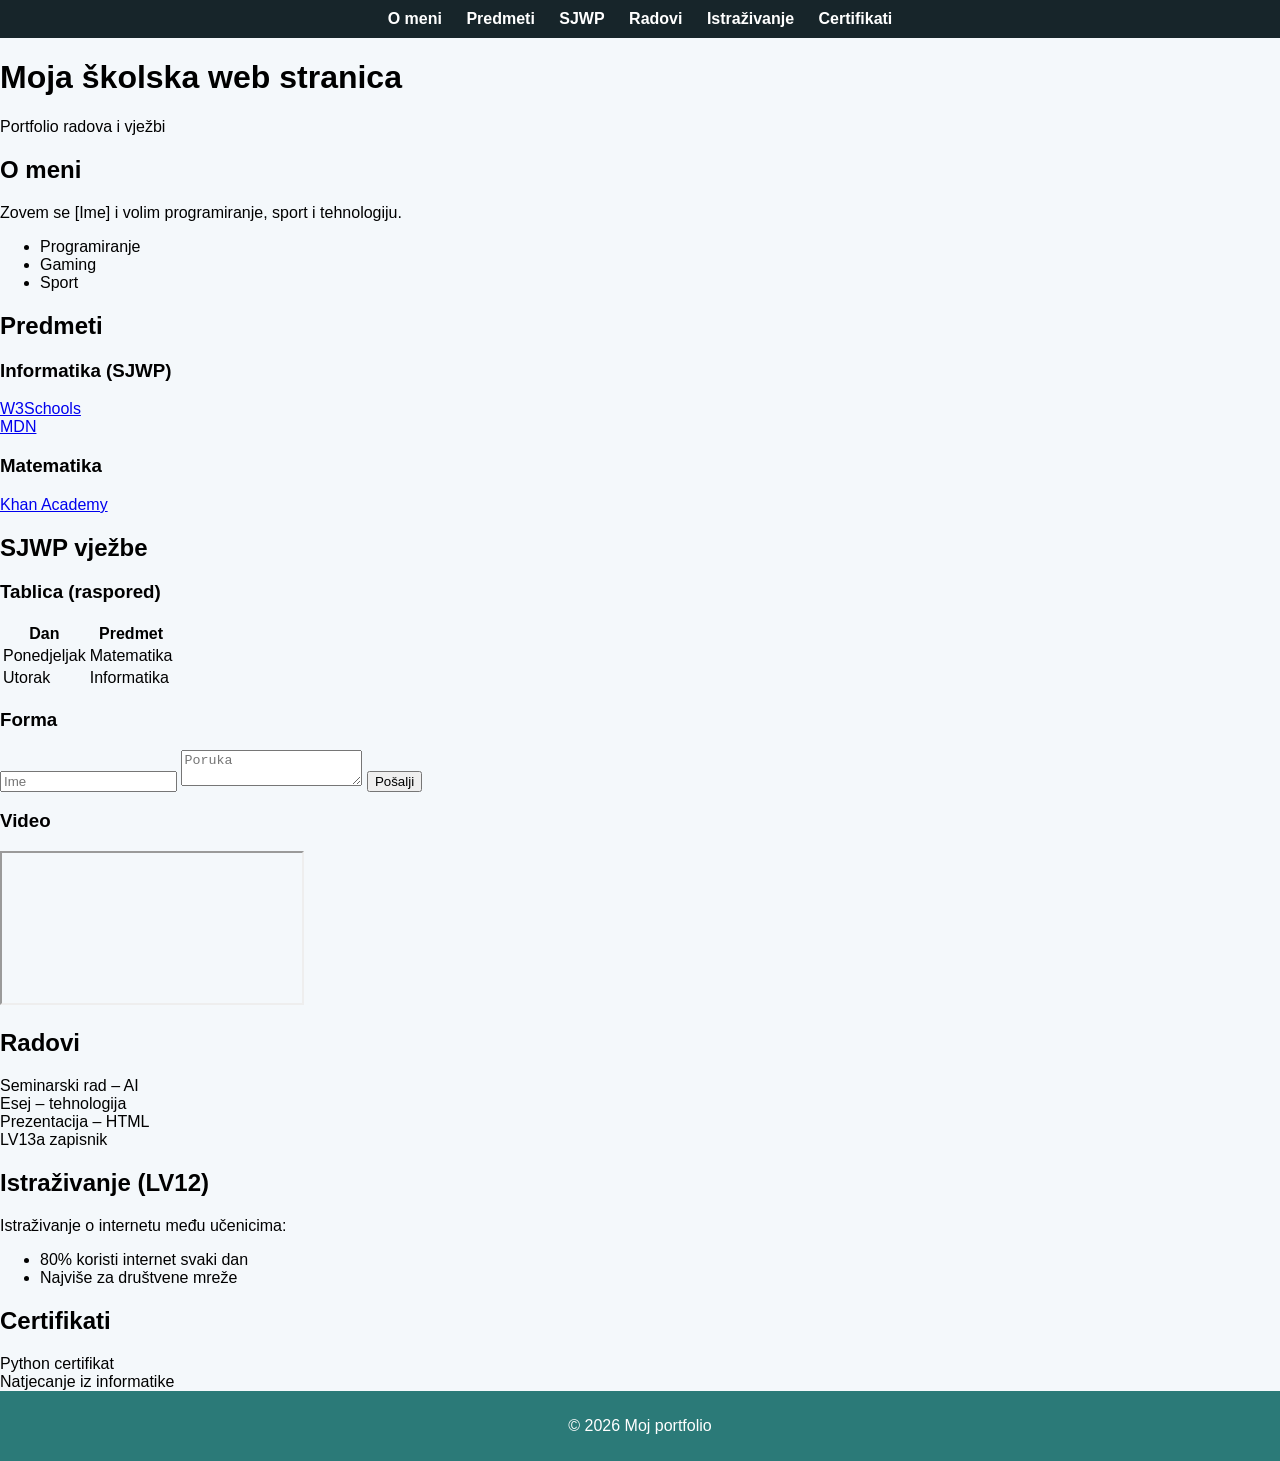
==== index.html @ baa9b9ee "Revamp index.html with modern layout and content Updated the structure and content of the HTML page," ====
<!DOCTYPE html>
<html>
<head>
    <title>Moja moderna stranica</title>
    <link rel="stylesheet" href="stil.css">
    <script src="script.js"></script>
</head>

<body onload="pozdrav()">

<nav>
    <a href="#o-meni">O meni</a>
    <a href="#predmeti">Predmeti</a>
    <a href="#vjezbe">SJWP</a>
    <a href="#radovi">Radovi</a>
    <a href="#istrazivanje">Istraživanje</a>
    <a href="#certifikati">Certifikati</a>
</nav>

<div class="hero">
    <h1>Moja školska web stranica</h1>
    <p>Portfolio radova i vježbi</p>
</div>

<!-- O MENI -->
<div class="section" id="o-meni">
    <h2>O meni</h2>
    <p>Zovem se [Ime] i volim programiranje, sport i tehnologiju.</p>

    <ul>
        <li>Programiranje</li>
        <li>Gaming</li>
        <li>Sport</li>
    </ul>
</div>

<!-- PREDMETI -->
<div class="section" id="predmeti">
    <h2>Predmeti</h2>

    <div class="cards">
        <div class="card">
            <h3>Informatika (SJWP)</h3>
            <a href="https://www.w3schools.com/">W3Schools</a><br>
            <a href="https://developer.mozilla.org/">MDN</a>
        </div>

        <div class="card">
            <h3>Matematika</h3>
            <a href="https://www.khanacademy.org/">Khan Academy</a>
        </div>
    </div>
</div>

<!-- SJWP VJEŽBE -->
<div class="section" id="vjezbe">
    <h2>SJWP vježbe</h2>

    <h3>Tablica (raspored)</h3>
    <table>
        <tr><th>Dan</th><th>Predmet</th></tr>
        <tr><td>Ponedjeljak</td><td>Matematika</td></tr>
        <tr><td>Utorak</td><td>Informatika</td></tr>
    </table>

    <h3>Forma</h3>
    <form>
        <input type="text" placeholder="Ime">
        <textarea placeholder="Poruka"></textarea>
        <button>Pošalji</button>
    </form>

    <h3>Video</h3>
    <iframe width="300" src="https://www.youtube.com/embed/dQw4w9WgXcQ"></iframe>
</div>

<!-- RADOVI -->
<div class="section" id="radovi">
    <h2>Radovi</h2>

    <div class="cards">
        <div class="card">Seminarski rad – AI</div>
        <div class="card">Esej – tehnologija</div>
        <div class="card">Prezentacija – HTML</div>
        <div class="card">LV13a zapisnik</div>
    </div>
</div>

<!-- ISTRAŽIVANJE -->
<div class="section" id="istrazivanje">
    <h2>Istraživanje (LV12)</h2>
    <p>Istraživanje o internetu među učenicima:</p>

    <ul>
        <li>80% koristi internet svaki dan</li>
        <li>Najviše za društvene mreže</li>
    </ul>
</div>

<!-- CERTIFIKATI -->
<div class="section" id="certifikati">
    <h2>Certifikati</h2>

    <div class="cards">
        <div class="card">Python certifikat</div>
        <div class="card">Natjecanje iz informatike</div>
    </div>
</div>

<footer>
    <p>© 2026 Moj portfolio</p>
</footer>

</body>
</html>
---- stil.css ----
body {
    font-family: Arial, sans-serif;
    margin: 0;
    background-color: #f4f8fb;
}

header {
    background-color: #2b7a78;
    color: white;
    padding: 15px;
    text-align: center;
}

nav {
    background-color: #17252a;
    padding: 10px;
    text-align: center;
}

nav a {
    color: white;
    margin: 10px;
    text-decoration: none;
    font-weight: bold;
}

nav a:hover {
    color: #3aafa9;
}

section {
    padding: 20px;
}

footer {
    background-color: #2b7a78;
    color: white;
    text-align: center;
    padding: 10px;
}
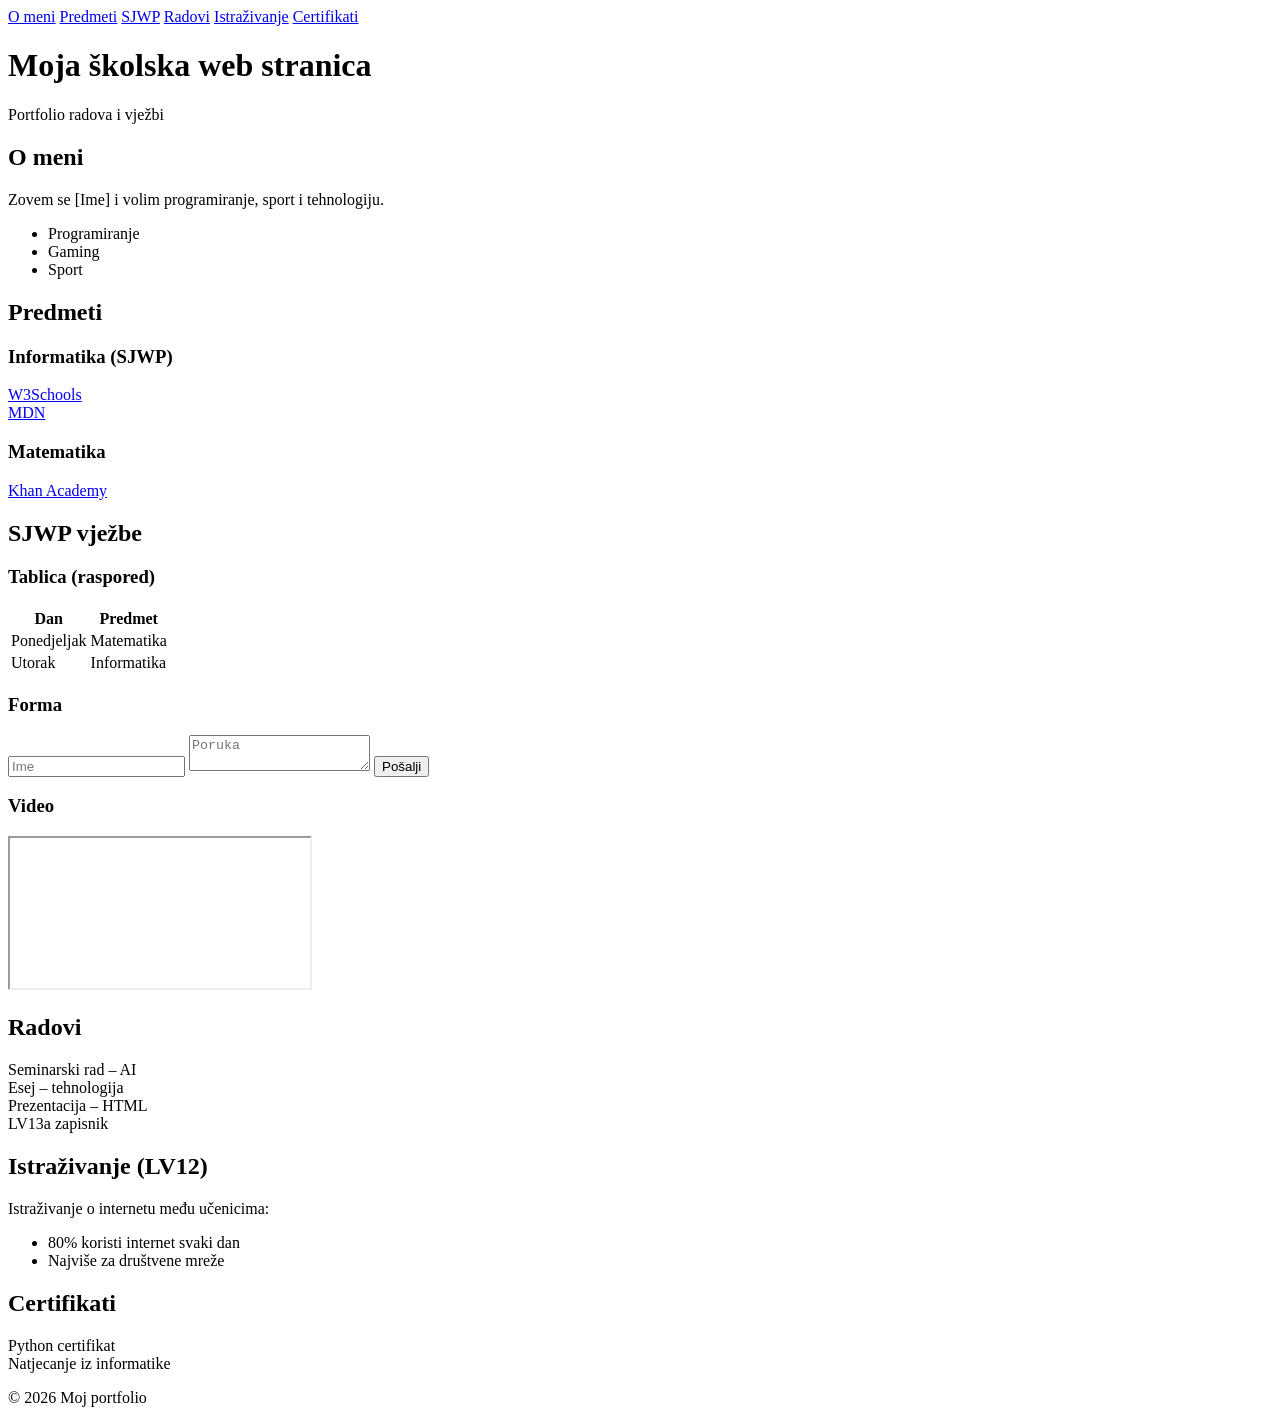
==== commit 5a54dc1a: "Fix HTML structure and update stylesheet link" ====
--- a/index.html
+++ b/index.html
@@ -2,11 +2,9 @@
 <html>
 <head>
     <title>Moja moderna stranica</title>
-    <link rel="stylesheet" href="stil.css">
-    <script src="script.js"></script>
+    <link href="./style.css" type="text/css" rel="stylesheet">
 </head>
 
-<body onload="pozdrav()">
 
 <nav>
     <a href="#o-meni">O meni</a>
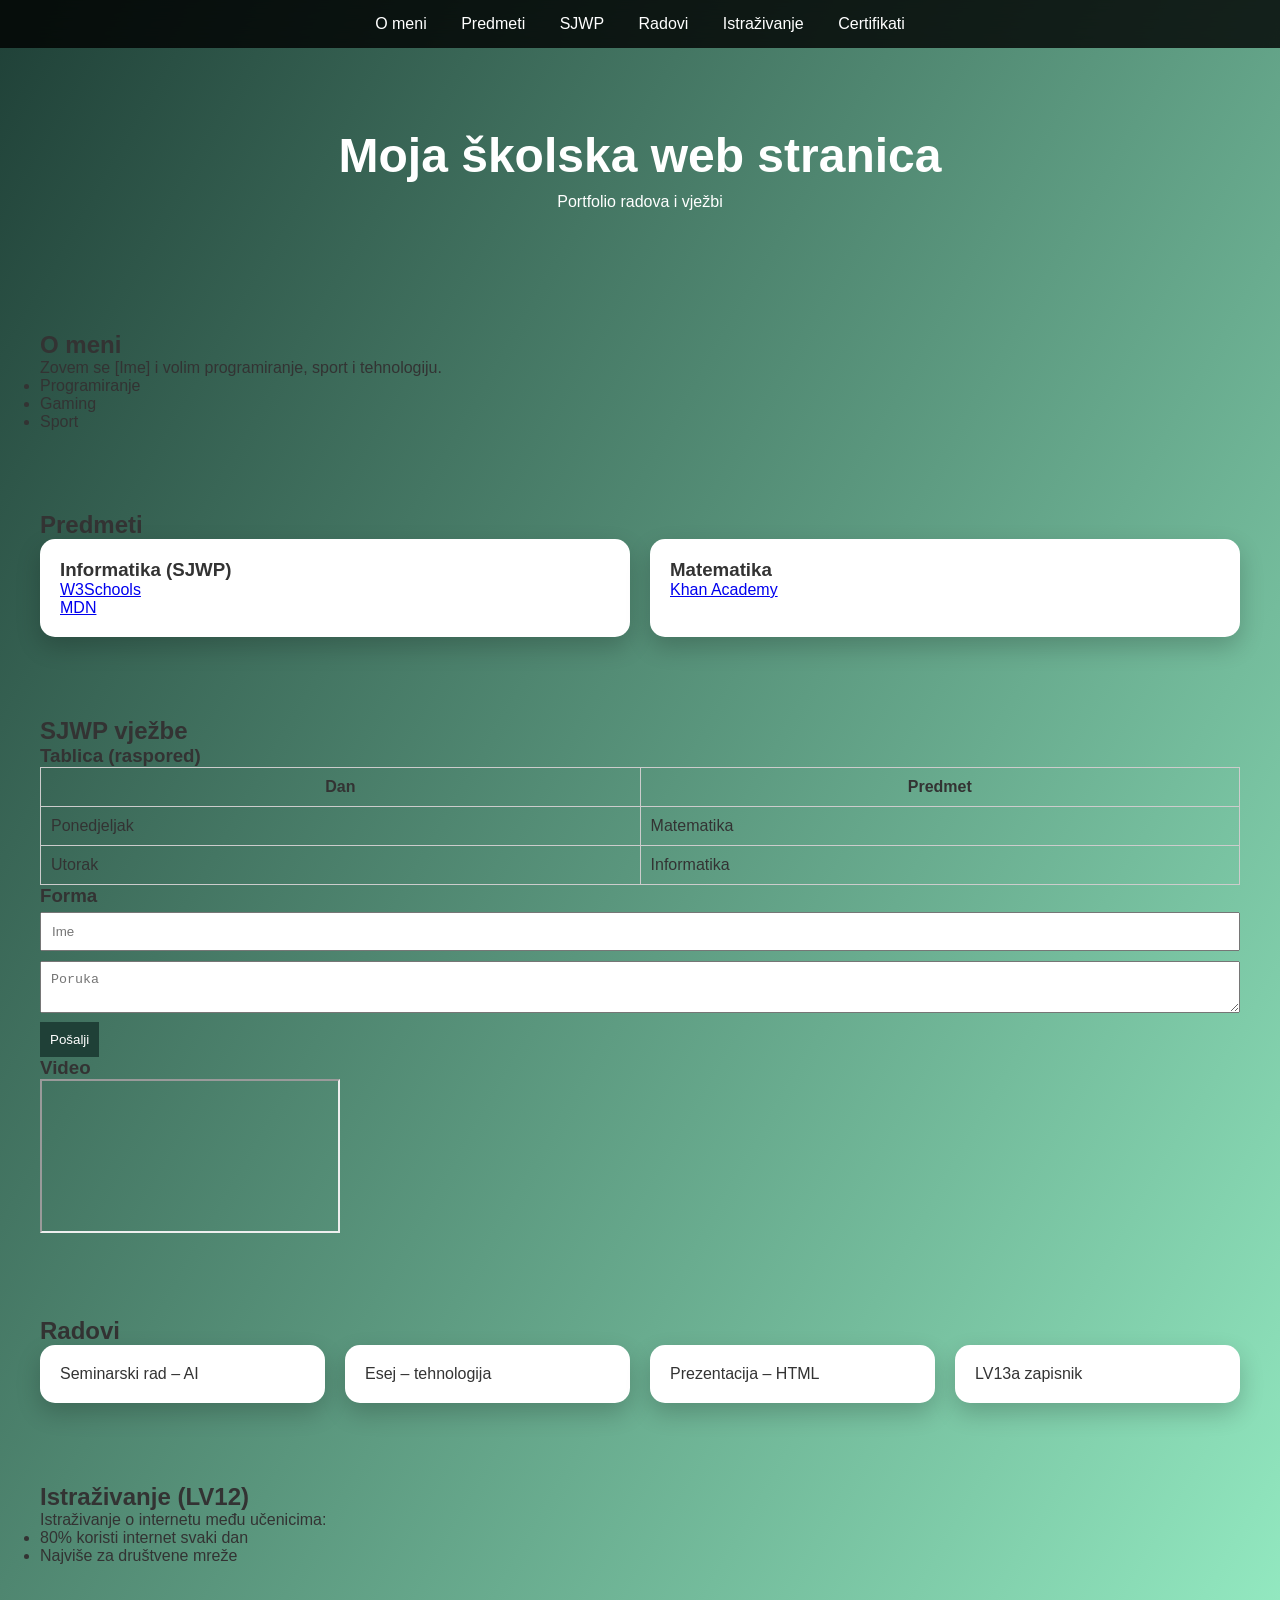
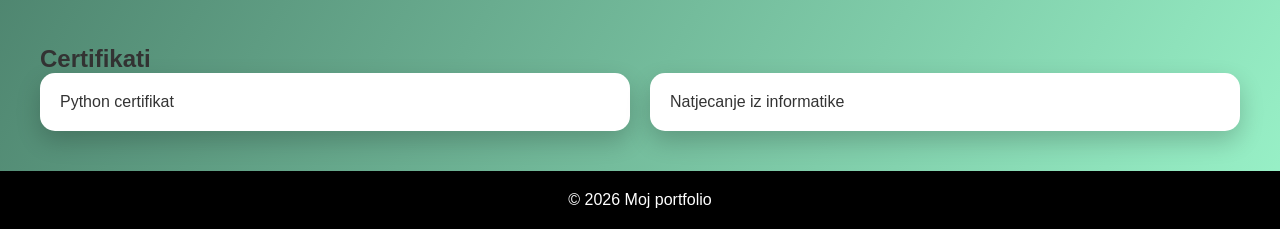
==== commit 11d3b66c: "Update index.html" ====
--- a/index.html
+++ b/index.html
@@ -2,7 +2,7 @@
 <html>
 <head>
     <title>Moja moderna stranica</title>
-    <link href="./style.css" type="text/css" rel="stylesheet">
+    <link href="./stil.css" type="text/css" rel="stylesheet">
 </head>
 
 
--- a/stil.css
+++ b/stil.css
@@ -0,0 +1,108 @@
+@import url('https://fonts.googleapis.com/css2?family=Poppins:wght@300;500;700&display=swap');
+
+* {
+    margin: 0;
+    padding: 0;
+    box-sizing: border-box;
+}
+
+body {
+    font-family: 'Poppins', sans-serif;
+    background: linear-gradient(120deg, #1f4037, #99f2c8);
+    color: #333;
+}
+
+/* NAVBAR */
+nav {
+    position: sticky;
+    top: 0;
+    background: rgba(0,0,0,0.8);
+    padding: 15px;
+    text-align: center;
+    backdrop-filter: blur(10px);
+}
+
+nav a {
+    color: white;
+    margin: 15px;
+    text-decoration: none;
+    font-weight: 500;
+    transition: 0.3s;
+}
+
+nav a:hover {
+    color: #00ffcc;
+}
+
+/* HERO */
+.hero {
+    text-align: center;
+    padding: 80px 20px;
+    color: white;
+}
+
+.hero h1 {
+    font-size: 3rem;
+}
+
+.hero p {
+    margin-top: 10px;
+}
+
+/* SECTIONS */
+.section {
+    padding: 40px;
+}
+
+/* CARDS */
+.cards {
+    display: grid;
+    grid-template-columns: repeat(auto-fit, minmax(250px, 1fr));
+    gap: 20px;
+}
+
+.card {
+    background: white;
+    padding: 20px;
+    border-radius: 15px;
+    box-shadow: 0 10px 25px rgba(0,0,0,0.2);
+    transition: 0.3s;
+}
+
+.card:hover {
+    transform: translateY(-10px);
+}
+
+/* TABLE */
+table {
+    width: 100%;
+    border-collapse: collapse;
+}
+
+td, th {
+    border: 1px solid #ccc;
+    padding: 10px;
+}
+
+/* FORM */
+input, textarea {
+    width: 100%;
+    padding: 10px;
+    margin: 5px 0;
+}
+
+button {
+    background: #1f4037;
+    color: white;
+    padding: 10px;
+    border: none;
+    cursor: pointer;
+}
+
+/* FOOTER */
+footer {
+    text-align: center;
+    padding: 20px;
+    background: black;
+    color: white;
+}
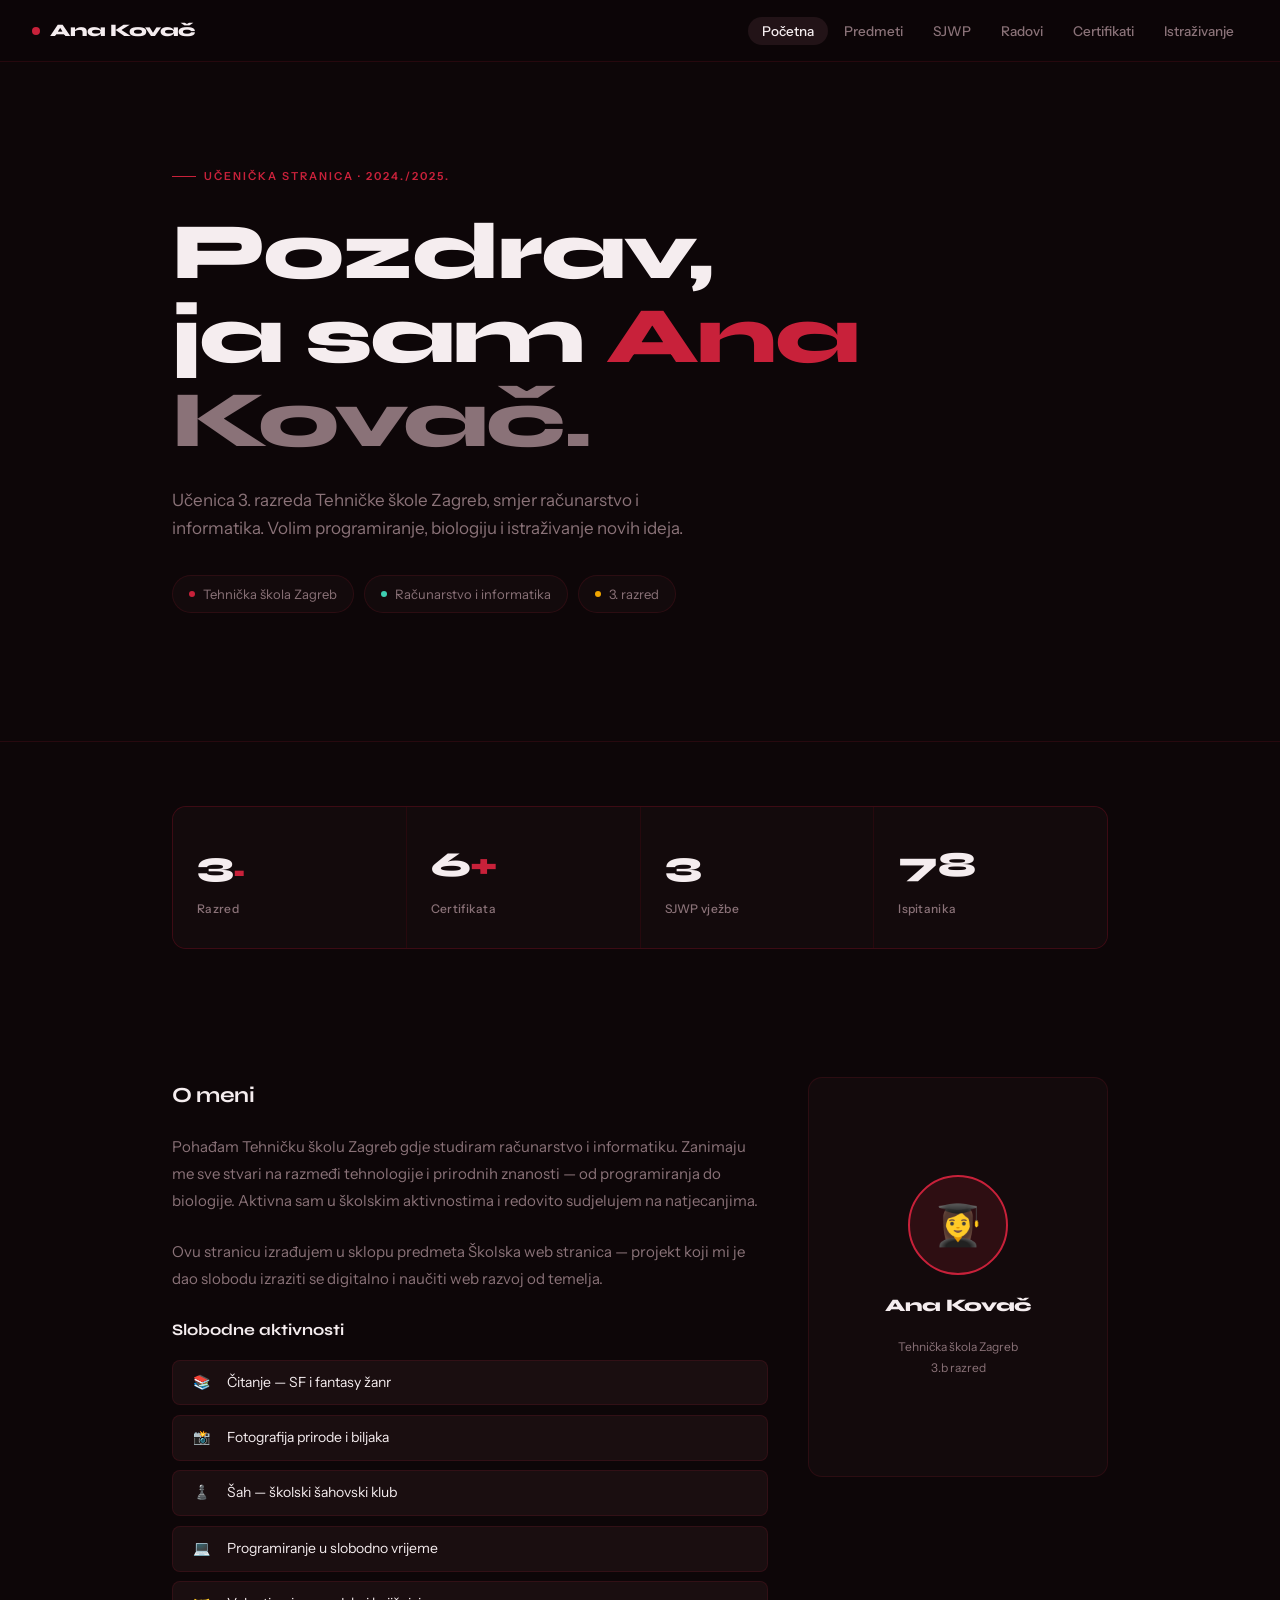
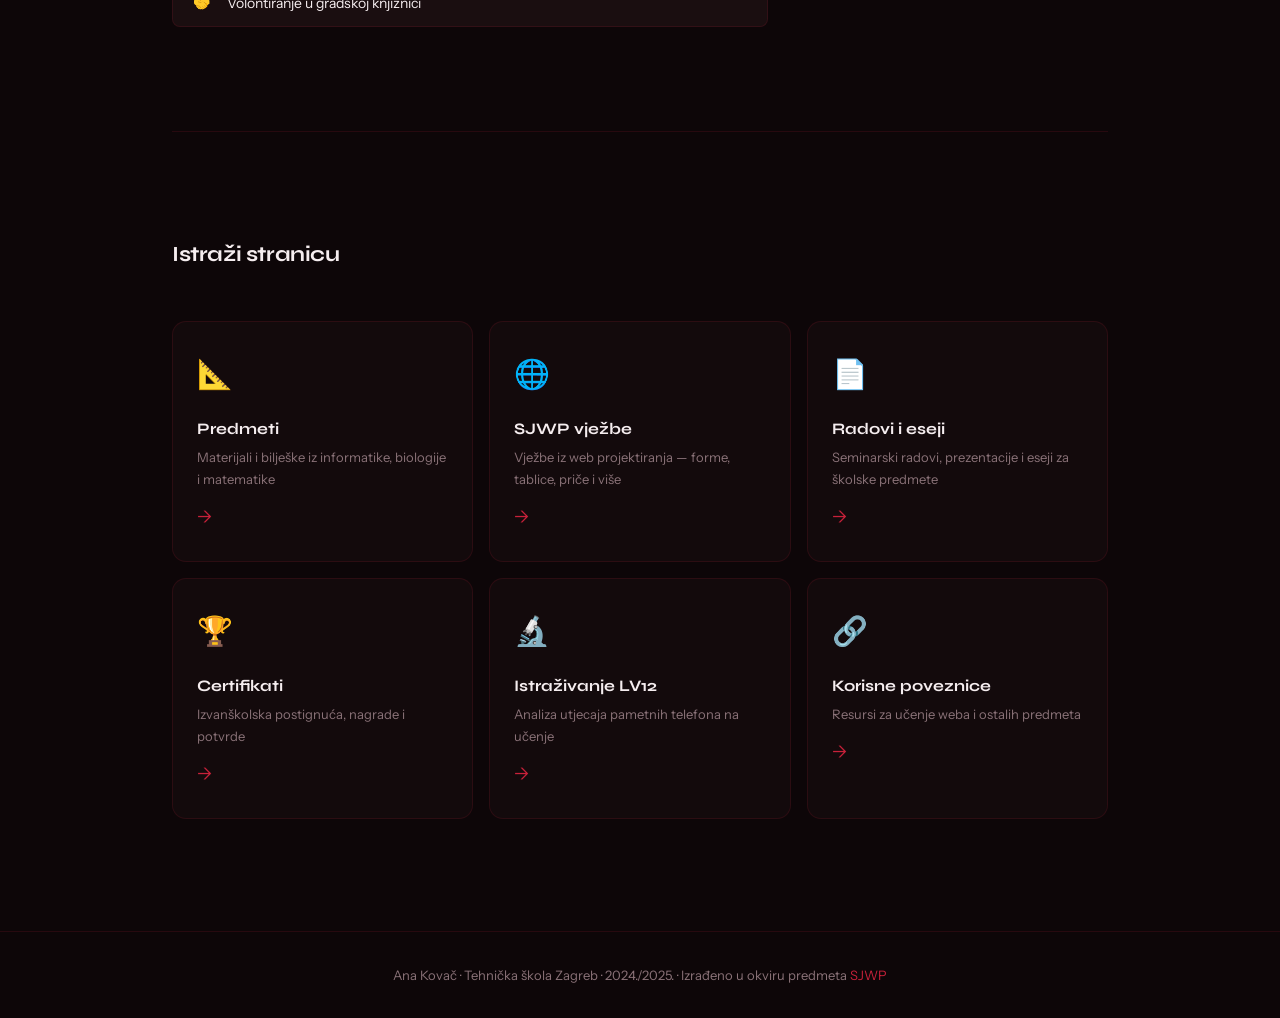
==== commit d1faa0c2: "Add files via upload" ====
--- a/index.html
+++ b/index.html
@@ -1,113 +1,109 @@
-<!DOCTYPE html>
-<html>
-<head>
-    <title>Moja moderna stranica</title>
-    <link href="./stil.css" type="text/css" rel="stylesheet">
-</head>
-
-
-<nav>
-    <a href="#o-meni">O meni</a>
-    <a href="#predmeti">Predmeti</a>
-    <a href="#vjezbe">SJWP</a>
-    <a href="#radovi">Radovi</a>
-    <a href="#istrazivanje">Istraživanje</a>
-    <a href="#certifikati">Certifikati</a>
-</nav>
-
-<div class="hero">
-    <h1>Moja školska web stranica</h1>
-    <p>Portfolio radova i vježbi</p>
-</div>
-
-<!-- O MENI -->
-<div class="section" id="o-meni">
-    <h2>O meni</h2>
-    <p>Zovem se [Ime] i volim programiranje, sport i tehnologiju.</p>
-
-    <ul>
-        <li>Programiranje</li>
-        <li>Gaming</li>
-        <li>Sport</li>
-    </ul>
-</div>
-
-<!-- PREDMETI -->
-<div class="section" id="predmeti">
-    <h2>Predmeti</h2>
-
-    <div class="cards">
-        <div class="card">
-            <h3>Informatika (SJWP)</h3>
-            <a href="https://www.w3schools.com/">W3Schools</a><br>
-            <a href="https://developer.mozilla.org/">MDN</a>
-        </div>
-
-        <div class="card">
-            <h3>Matematika</h3>
-            <a href="https://www.khanacademy.org/">Khan Academy</a>
-        </div>
-    </div>
-</div>
-
-<!-- SJWP VJEŽBE -->
-<div class="section" id="vjezbe">
-    <h2>SJWP vježbe</h2>
-
-    <h3>Tablica (raspored)</h3>
-    <table>
-        <tr><th>Dan</th><th>Predmet</th></tr>
-        <tr><td>Ponedjeljak</td><td>Matematika</td></tr>
-        <tr><td>Utorak</td><td>Informatika</td></tr>
-    </table>
-
-    <h3>Forma</h3>
-    <form>
-        <input type="text" placeholder="Ime">
-        <textarea placeholder="Poruka"></textarea>
-        <button>Pošalji</button>
-    </form>
-
-    <h3>Video</h3>
-    <iframe width="300" src="https://www.youtube.com/embed/dQw4w9WgXcQ"></iframe>
-</div>
-
-<!-- RADOVI -->
-<div class="section" id="radovi">
-    <h2>Radovi</h2>
-
-    <div class="cards">
-        <div class="card">Seminarski rad – AI</div>
-        <div class="card">Esej – tehnologija</div>
-        <div class="card">Prezentacija – HTML</div>
-        <div class="card">LV13a zapisnik</div>
-    </div>
-</div>
-
-<!-- ISTRAŽIVANJE -->
-<div class="section" id="istrazivanje">
-    <h2>Istraživanje (LV12)</h2>
-    <p>Istraživanje o internetu među učenicima:</p>
-
-    <ul>
-        <li>80% koristi internet svaki dan</li>
-        <li>Najviše za društvene mreže</li>
-    </ul>
-</div>
-
-<!-- CERTIFIKATI -->
-<div class="section" id="certifikati">
-    <h2>Certifikati</h2>
-
-    <div class="cards">
-        <div class="card">Python certifikat</div>
-        <div class="card">Natjecanje iz informatike</div>
-    </div>
-</div>
-
-<footer>
-    <p>© 2026 Moj portfolio</p>
-</footer>
-
-</body>
-</html>
+<!DOCTYPE html>
+<html lang="hr">
+<head>
+<meta charset="UTF-8">
+<meta name="viewport" content="width=device-width, initial-scale=1.0">
+<title>Ana Kovač — Početna</title>
+<link rel="stylesheet" href="style.css">
+<style>
+.hero{padding:6rem 0 5rem;border-bottom:1px solid var(--border)}
+.hero-eyebrow{display:inline-flex;align-items:center;gap:8px;font-size:11px;font-weight:600;letter-spacing:2px;text-transform:uppercase;color:var(--accent);margin-bottom:1.5rem}
+.hero h1{font-family:'Syne',sans-serif;font-size:clamp(2.8rem,7vw,5rem);font-weight:800;line-height:1.05;letter-spacing:-2px;margin-bottom:1.5rem}
+.hero h1 .dim{color:var(--muted)}.hero h1 .hl{color:var(--accent)}
+.hero-sub{font-size:17px;color:var(--muted);max-width:520px;margin-bottom:2rem;line-height:1.7}
+.hero-pills{display:flex;gap:10px;flex-wrap:wrap;margin-bottom:3rem}
+.pill{background:var(--surface);border:1px solid var(--border);border-radius:30px;padding:7px 16px;font-size:13px;color:var(--muted);display:inline-flex;align-items:center;gap:8px}
+.pill-dot{width:6px;height:6px;border-radius:50%}
+.stats-row{display:grid;grid-template-columns:repeat(4,1fr);gap:1px;background:var(--border);border:1px solid var(--border);border-radius:var(--radius);overflow:hidden;margin:4rem 0}
+.stat-cell{background:var(--surface);padding:1.75rem 1.5rem}
+.stat-cell .num{font-family:'Syne',sans-serif;font-size:2.2rem;font-weight:800;letter-spacing:-1px;color:var(--text);margin-bottom:4px}
+.stat-cell .num span{color:var(--accent)}
+.stat-cell .lbl{font-size:12px;color:var(--muted);font-weight:500;letter-spacing:0.3px}
+.sec{padding:4rem 0}
+.about-grid{display:grid;grid-template-columns:1fr 300px;gap:2.5rem;align-items:start}
+.about-photo{background:var(--surface);border:1px solid var(--border);border-radius:var(--radius);aspect-ratio:3/4;display:flex;flex-direction:column;align-items:center;justify-content:center;gap:1rem}
+.avatar-ring{width:100px;height:100px;border-radius:50%;background:rgba(200,33,58,0.15);border:2px solid var(--accent);display:flex;align-items:center;justify-content:center;font-size:2.5rem}
+.about-name{font-family:'Syne',sans-serif;font-weight:800;font-size:1.1rem;letter-spacing:-0.3px}
+.about-meta{font-size:12px;color:var(--muted);text-align:center}
+.hobby-list{display:flex;flex-direction:column;gap:0.6rem;margin-top:1rem}
+.hobby-item{display:flex;align-items:center;gap:12px;padding:10px 14px;background:var(--surface2);border:1px solid var(--border);border-radius:8px;font-size:14px}
+.hobby-ic{font-size:14px;width:28px;text-align:center}
+.quick-nav{display:grid;grid-template-columns:repeat(3,1fr);gap:1rem;margin:3rem 0}
+.qn-card{background:var(--surface);border:1px solid var(--border);border-radius:var(--radius);padding:1.75rem 1.5rem;text-decoration:none;color:var(--text);transition:all 0.2s;display:block}
+.qn-card:hover{border-color:var(--accent);background:var(--surface2)}
+.qn-icon{font-size:1.8rem;margin-bottom:1rem;display:block}
+.qn-card h3{font-family:'Syne',sans-serif;font-size:1rem;font-weight:700;margin-bottom:4px}
+.qn-card p{font-size:13px;color:var(--muted)}
+.qn-arr{font-size:18px;color:var(--accent);margin-top:0.75rem;display:block}
+@media(max-width:680px){.about-grid{grid-template-columns:1fr}.about-photo{display:none}.quick-nav,.stats-row{grid-template-columns:1fr 1fr}}
+</style>
+</head>
+<body>
+<nav class="topnav">
+  <a class="nav-brand" href="index.html"><span class="nav-dot"></span>Ana Kovač</a>
+  <ul class="nav-links">
+    <li><a href="index.html" class="active">Početna</a></li>
+    <li><a href="predmeti.html">Predmeti</a></li>
+    <li><a href="sjwp.html">SJWP</a></li>
+    <li><a href="radovi.html">Radovi</a></li>
+    <li><a href="certifikati.html">Certifikati</a></li>
+    <li><a href="istrazivanje.html">Istraživanje</a></li>
+  </ul>
+</nav>
+<div class="hero">
+  <div class="pw">
+    <div class="hero-eyebrow"><span class="eline"></span>Učenička stranica · 2024./2025.</div>
+    <h1>Pozdrav,<br>ja sam <span class="hl">Ana</span> <span class="dim">Kovač.</span></h1>
+    <p class="hero-sub">Učenica 3. razreda Tehničke škole Zagreb, smjer računarstvo i informatika. Volim programiranje, biologiju i istraživanje novih ideja.</p>
+    <div class="hero-pills">
+      <span class="pill"><span class="pill-dot" style="background:var(--accent)"></span>Tehnička škola Zagreb</span>
+      <span class="pill"><span class="pill-dot" style="background:var(--accent3)"></span>Računarstvo i informatika</span>
+      <span class="pill"><span class="pill-dot" style="background:var(--accent2)"></span>3. razred</span>
+    </div>
+  </div>
+</div>
+<div class="pw">
+  <div class="stats-row">
+    <div class="stat-cell"><div class="num">3<span>.</span></div><div class="lbl">Razred</div></div>
+    <div class="stat-cell"><div class="num">6<span>+</span></div><div class="lbl">Certifikata</div></div>
+    <div class="stat-cell"><div class="num">3</div><div class="lbl">SJWP vježbe</div></div>
+    <div class="stat-cell"><div class="num">78</div><div class="lbl">Ispitanika</div></div>
+  </div>
+  <section class="sec" id="o-meni">
+    <div class="about-grid">
+      <div>
+        <h2 class="st">O meni</h2>
+        <p style="color:var(--muted);font-size:15px;margin-bottom:1.5rem;line-height:1.8">Pohađam Tehničku školu Zagreb gdje studiram računarstvo i informatiku. Zanimaju me sve stvari na razmeđi tehnologije i prirodnih znanosti — od programiranja do biologije. Aktivna sam u školskim aktivnostima i redovito sudjelujem na natjecanjima.</p>
+        <p style="color:var(--muted);font-size:15px;margin-bottom:1.5rem;line-height:1.8">Ovu stranicu izrađujem u sklopu predmeta Školska web stranica — projekt koji mi je dao slobodu izraziti se digitalno i naučiti web razvoj od temelja.</p>
+        <h3 style="font-family:'Syne',sans-serif;font-size:1rem;font-weight:700;margin-bottom:0.75rem">Slobodne aktivnosti</h3>
+        <div class="hobby-list">
+          <div class="hobby-item"><span class="hobby-ic">📚</span>Čitanje — SF i fantasy žanr</div>
+          <div class="hobby-item"><span class="hobby-ic">📸</span>Fotografija prirode i biljaka</div>
+          <div class="hobby-item"><span class="hobby-ic">♟️</span>Šah — školski šahovski klub</div>
+          <div class="hobby-item"><span class="hobby-ic">💻</span>Programiranje u slobodno vrijeme</div>
+          <div class="hobby-item"><span class="hobby-ic">🤝</span>Volontiranje u gradskoj knjižnici</div>
+        </div>
+      </div>
+      <div class="about-photo">
+        <div class="avatar-ring">👩‍🎓</div>
+        <div class="about-name">Ana Kovač</div>
+        <div class="about-meta">Tehnička škola Zagreb<br>3.b razred</div>
+      </div>
+    </div>
+  </section>
+  <div class="divider"></div>
+  <section class="sec">
+    <h2 class="st">Istraži stranicu</h2>
+    <div class="quick-nav">
+      <a class="qn-card" href="predmeti.html"><span class="qn-icon">📐</span><h3>Predmeti</h3><p>Materijali i bilješke iz informatike, biologije i matematike</p><span class="qn-arr">→</span></a>
+      <a class="qn-card" href="sjwp.html"><span class="qn-icon">🌐</span><h3>SJWP vježbe</h3><p>Vježbe iz web projektiranja — forme, tablice, priče i više</p><span class="qn-arr">→</span></a>
+      <a class="qn-card" href="radovi.html"><span class="qn-icon">📄</span><h3>Radovi i eseji</h3><p>Seminarski radovi, prezentacije i eseji za školske predmete</p><span class="qn-arr">→</span></a>
+      <a class="qn-card" href="certifikati.html"><span class="qn-icon">🏆</span><h3>Certifikati</h3><p>Izvanškolska postignuća, nagrade i potvrde</p><span class="qn-arr">→</span></a>
+      <a class="qn-card" href="istrazivanje.html"><span class="qn-icon">🔬</span><h3>Istraživanje LV12</h3><p>Analiza utjecaja pametnih telefona na učenje</p><span class="qn-arr">→</span></a>
+      <a class="qn-card" href="sjwp.html#poveznice"><span class="qn-icon">🔗</span><h3>Korisne poveznice</h3><p>Resursi za učenje weba i ostalih predmeta</p><span class="qn-arr">→</span></a>
+    </div>
+  </section>
+</div>
+<footer><p>Ana Kovač · Tehnička škola Zagreb · 2024./2025. · Izrađeno u okviru predmeta <a href="sjwp.html">SJWP</a></p></footer>
+</body>
+</html>
--- a/style.css
+++ b/style.css
@@ -0,0 +1,392 @@
+@import url('https://fonts.googleapis.com/css2?family=Syne:wght@400;500;600;700;800&family=Instrument+Sans:ital,wght@0,400;0,500;1,400&display=swap');
+
+/* ── TOKENS ─────────────────────────────────── */
+:root {
+  --bg:       #0D0608;
+  --surface:  #130A0C;
+  --surface2: #1A0E10;
+  --surface3: #221317;
+  --accent:   #C8213A;
+  --accent-h: #E03050;
+  --accent2:  #F0A500;
+  --accent3:  #3ECFB2;
+  --text:     #F5EDEF;
+  --muted:    #8A7278;
+  --border:   rgba(200,33,58,0.14);
+  --border2:  rgba(200,33,58,0.28);
+  --radius:   14px;
+  --radius-sm: 8px;
+}
+
+/* ── RESET ───────────────────────────────────── */
+*, *::before, *::after { margin: 0; padding: 0; box-sizing: border-box; }
+html { scroll-behavior: smooth; }
+
+body {
+  font-family: 'Instrument Sans', sans-serif;
+  background: var(--bg);
+  color: var(--text);
+  font-size: 16px;
+  line-height: 1.7;
+  min-height: 100vh;
+}
+
+/* ── NAVIGATION ──────────────────────────────── */
+.topnav {
+  background: rgba(13,6,8,0.93);
+  backdrop-filter: blur(14px);
+  -webkit-backdrop-filter: blur(14px);
+  border-bottom: 1px solid var(--border);
+  padding: 0 2rem;
+  height: 62px;
+  display: flex;
+  align-items: center;
+  justify-content: space-between;
+  position: sticky;
+  top: 0;
+  z-index: 99;
+}
+
+.nav-brand {
+  font-family: 'Syne', sans-serif;
+  font-size: 1.1rem;
+  font-weight: 800;
+  color: var(--text);
+  text-decoration: none;
+  letter-spacing: -0.5px;
+  display: flex;
+  align-items: center;
+  gap: 10px;
+}
+
+.nav-dot {
+  width: 8px;
+  height: 8px;
+  border-radius: 50%;
+  background: var(--accent);
+}
+
+.nav-links {
+  display: flex;
+  list-style: none;
+  gap: 2px;
+}
+
+.nav-links a {
+  text-decoration: none;
+  color: var(--muted);
+  font-size: 13.5px;
+  font-weight: 500;
+  padding: 6px 14px;
+  border-radius: 30px;
+  transition: all 0.2s;
+}
+
+.nav-links a:hover,
+.nav-links a.active {
+  color: var(--text);
+  background: var(--surface3);
+}
+
+/* ── PAGE WRAPPER ────────────────────────────── */
+.pw { max-width: 1000px; margin: 0 auto; padding: 0 2rem; }
+.pw-full { max-width: 1000px; margin: 0 auto; padding: 3rem 2rem 6rem; }
+
+/* ── PAGE HERO STRIP ─────────────────────────── */
+.ph {
+  margin-bottom: 3rem;
+  padding-bottom: 2.5rem;
+  border-bottom: 1px solid var(--border);
+}
+
+.eyebrow {
+  display: inline-flex;
+  align-items: center;
+  gap: 8px;
+  font-size: 11px;
+  font-weight: 600;
+  letter-spacing: 2px;
+  text-transform: uppercase;
+  color: var(--accent);
+  margin-bottom: 1rem;
+}
+
+.eline { width: 24px; height: 1.5px; background: var(--accent); }
+
+h1.page-title {
+  font-family: 'Syne', sans-serif;
+  font-size: clamp(2.2rem, 5vw, 3.5rem);
+  font-weight: 800;
+  line-height: 1.1;
+  letter-spacing: -1.5px;
+  margin-bottom: 0.75rem;
+}
+
+.pdesc {
+  font-size: 15px;
+  color: var(--muted);
+  max-width: 540px;
+  line-height: 1.7;
+}
+
+/* ── SECTION HEADINGS ────────────────────────── */
+h2.st {
+  font-family: 'Syne', sans-serif;
+  font-size: 1.35rem;
+  font-weight: 700;
+  letter-spacing: -0.4px;
+  margin-bottom: 1.25rem;
+}
+
+/* ── CARDS ───────────────────────────────────── */
+.card {
+  background: var(--surface);
+  border: 1px solid var(--border);
+  border-radius: var(--radius);
+  padding: 1.5rem;
+  transition: border-color 0.2s;
+}
+
+.card:hover { border-color: var(--border2); }
+
+.card h3 {
+  font-family: 'Syne', sans-serif;
+  font-size: 1.05rem;
+  font-weight: 700;
+  margin-bottom: 0.5rem;
+  letter-spacing: -0.3px;
+}
+
+.card p { font-size: 14px; color: var(--muted); line-height: 1.65; }
+
+/* ── TAGS / BADGES ───────────────────────────── */
+.tag {
+  display: inline-block;
+  font-size: 11px;
+  font-weight: 600;
+  letter-spacing: 1px;
+  text-transform: uppercase;
+  padding: 3px 10px;
+  border-radius: 30px;
+  margin-bottom: 0.75rem;
+}
+
+.tag-red    { background: rgba(200,33,58,0.14);  color: #E5687A; }
+.tag-amber  { background: rgba(240,165,0,0.12);  color: #F0B830; }
+.tag-teal   { background: rgba(62,207,178,0.12); color: #3ECFB2; }
+.tag-gray   { background: rgba(200,33,58,0.07);  color: var(--muted); }
+
+/* ── GRIDS ───────────────────────────────────── */
+.g2 { display: grid; grid-template-columns: 1fr 1fr; gap: 1rem; }
+.g3 { display: grid; grid-template-columns: repeat(3, 1fr); gap: 1rem; }
+
+/* ── DIVIDER ─────────────────────────────────── */
+.divider { height: 1px; background: var(--border); margin: 2.5rem 0; }
+
+/* ── LINK ROWS ───────────────────────────────── */
+.link-row {
+  display: flex;
+  align-items: center;
+  gap: 12px;
+  padding: 14px 18px;
+  background: var(--surface);
+  border: 1px solid var(--border);
+  border-radius: var(--radius-sm);
+  text-decoration: none;
+  color: var(--text);
+  font-size: 14px;
+  font-weight: 500;
+  transition: all 0.2s;
+  margin-bottom: 8px;
+}
+
+.link-row:hover { border-color: var(--accent); background: var(--surface2); }
+.lr-ic { width: 32px; height: 32px; border-radius: 8px; background: var(--surface3); display: flex; align-items: center; justify-content: center; font-size: 14px; flex-shrink: 0; }
+.lr-sub { font-size: 12px; color: var(--muted); font-weight: 400; }
+.lr-arr { margin-left: auto; color: var(--muted); }
+
+/* ── TABLES ──────────────────────────────────── */
+table.dt { width: 100%; border-collapse: collapse; font-size: 14px; }
+table.dt th {
+  padding: 10px 14px;
+  text-align: left;
+  font-size: 11px;
+  font-weight: 600;
+  letter-spacing: 1px;
+  text-transform: uppercase;
+  color: var(--muted);
+  border-bottom: 1px solid var(--border);
+  background: var(--surface2);
+}
+table.dt td { padding: 11px 14px; border-bottom: 1px solid var(--border); color: var(--text); }
+table.dt tr:last-child td { border-bottom: none; }
+table.dt tr:hover td { background: var(--surface2); }
+
+/* ── TABS ────────────────────────────────────── */
+.tabs {
+  display: flex;
+  gap: 4px;
+  margin-bottom: 2rem;
+  background: var(--surface);
+  border: 1px solid var(--border);
+  border-radius: 10px;
+  padding: 4px;
+}
+
+.tab-btn {
+  flex: 1;
+  padding: 8px 0;
+  font-family: 'Instrument Sans', sans-serif;
+  font-size: 13px;
+  font-weight: 500;
+  color: var(--muted);
+  background: none;
+  border: none;
+  border-radius: 8px;
+  cursor: pointer;
+  transition: all 0.2s;
+}
+
+.tab-btn.on { background: var(--surface3); color: var(--text); }
+.tab-pane { display: none; }
+.tab-pane.on { display: block; }
+
+/* ── FORM FIELDS ─────────────────────────────── */
+.form-field { margin-bottom: 1.25rem; }
+
+.form-field label {
+  display: block;
+  font-size: 11px;
+  font-weight: 600;
+  letter-spacing: 1px;
+  text-transform: uppercase;
+  color: var(--muted);
+  margin-bottom: 7px;
+}
+
+.form-field input,
+.form-field textarea,
+.form-field select {
+  width: 100%;
+  padding: 11px 16px;
+  background: var(--surface2);
+  border: 1px solid var(--border);
+  border-radius: var(--radius-sm);
+  color: var(--text);
+  font-family: 'Instrument Sans', sans-serif;
+  font-size: 15px;
+  transition: border-color 0.2s;
+  outline: none;
+}
+
+.form-field input:focus,
+.form-field textarea:focus,
+.form-field select:focus { border-color: var(--accent); }
+.form-field textarea { resize: vertical; min-height: 110px; }
+.form-field select option { background: var(--surface2); }
+
+/* ── BUTTONS ─────────────────────────────────── */
+.btn-primary {
+  background: var(--accent);
+  color: #fff;
+  border: none;
+  padding: 11px 28px;
+  border-radius: var(--radius-sm);
+  font-family: 'Instrument Sans', sans-serif;
+  font-size: 14px;
+  font-weight: 600;
+  cursor: pointer;
+  letter-spacing: 0.3px;
+  transition: background 0.2s;
+}
+
+.btn-primary:hover { background: var(--accent-h); }
+
+.dl-btn {
+  display: inline-flex;
+  align-items: center;
+  gap: 8px;
+  background: var(--accent);
+  color: #fff;
+  font-size: 14px;
+  font-weight: 600;
+  padding: 11px 24px;
+  border-radius: var(--radius-sm);
+  text-decoration: none;
+  transition: background 0.2s;
+  margin-top: 2rem;
+}
+
+.dl-btn:hover { background: var(--accent-h); }
+
+.dl-link {
+  display: inline-flex;
+  align-items: center;
+  gap: 6px;
+  margin-top: 0.75rem;
+  font-size: 13px;
+  font-weight: 600;
+  color: var(--accent);
+  text-decoration: none;
+}
+.dl-link:hover { color: var(--accent-h); }
+
+/* ── LIST ITEMS ──────────────────────────────── */
+.list-card {
+  background: var(--surface2);
+  border: 1px solid var(--border);
+  border-radius: 8px;
+  padding: 10px 14px;
+  margin-bottom: 6px;
+  font-size: 14px;
+  display: flex;
+  align-items: center;
+  gap: 10px;
+}
+
+.ldot { width: 6px; height: 6px; border-radius: 50%; background: var(--accent); flex-shrink: 0; }
+
+/* ── FILTER BUTTONS ──────────────────────────── */
+.filters { display: flex; gap: 8px; margin-bottom: 1.5rem; flex-wrap: wrap; }
+
+.filter-btn {
+  padding: 6px 16px;
+  border-radius: 30px;
+  font-size: 13px;
+  font-weight: 500;
+  border: 1px solid var(--border);
+  background: none;
+  color: var(--muted);
+  cursor: pointer;
+  transition: all 0.2s;
+  font-family: 'Instrument Sans', sans-serif;
+}
+
+.filter-btn:hover,
+.filter-btn.on { background: var(--surface); color: var(--text); border-color: var(--border2); }
+
+/* ── BAR CHART ───────────────────────────────── */
+.bar-row { display: flex; align-items: center; gap: 12px; margin-bottom: 10px; }
+.bar-label { font-size: 13px; color: var(--muted); min-width: 130px; }
+.bar-bg { flex: 1; background: var(--surface2); border-radius: 4px; height: 8px; overflow: hidden; }
+.bar-fill { height: 8px; border-radius: 4px; background: var(--accent); }
+.bar-val { font-size: 13px; font-weight: 600; color: var(--text); min-width: 36px; text-align: right; }
+
+/* ── FOOTER ──────────────────────────────────── */
+footer {
+  border-top: 1px solid var(--border);
+  padding: 2rem;
+  text-align: center;
+  font-size: 13px;
+  color: var(--muted);
+}
+
+footer a { color: var(--accent); text-decoration: none; }
+footer a:hover { color: var(--accent-h); }
+
+/* ── RESPONSIVE ──────────────────────────────── */
+@media (max-width: 680px) {
+  .g2, .g3 { grid-template-columns: 1fr; }
+  .nav-links { display: none; }
+  .pw, .pw-full { padding: 2rem 1.25rem 4rem; }
+}
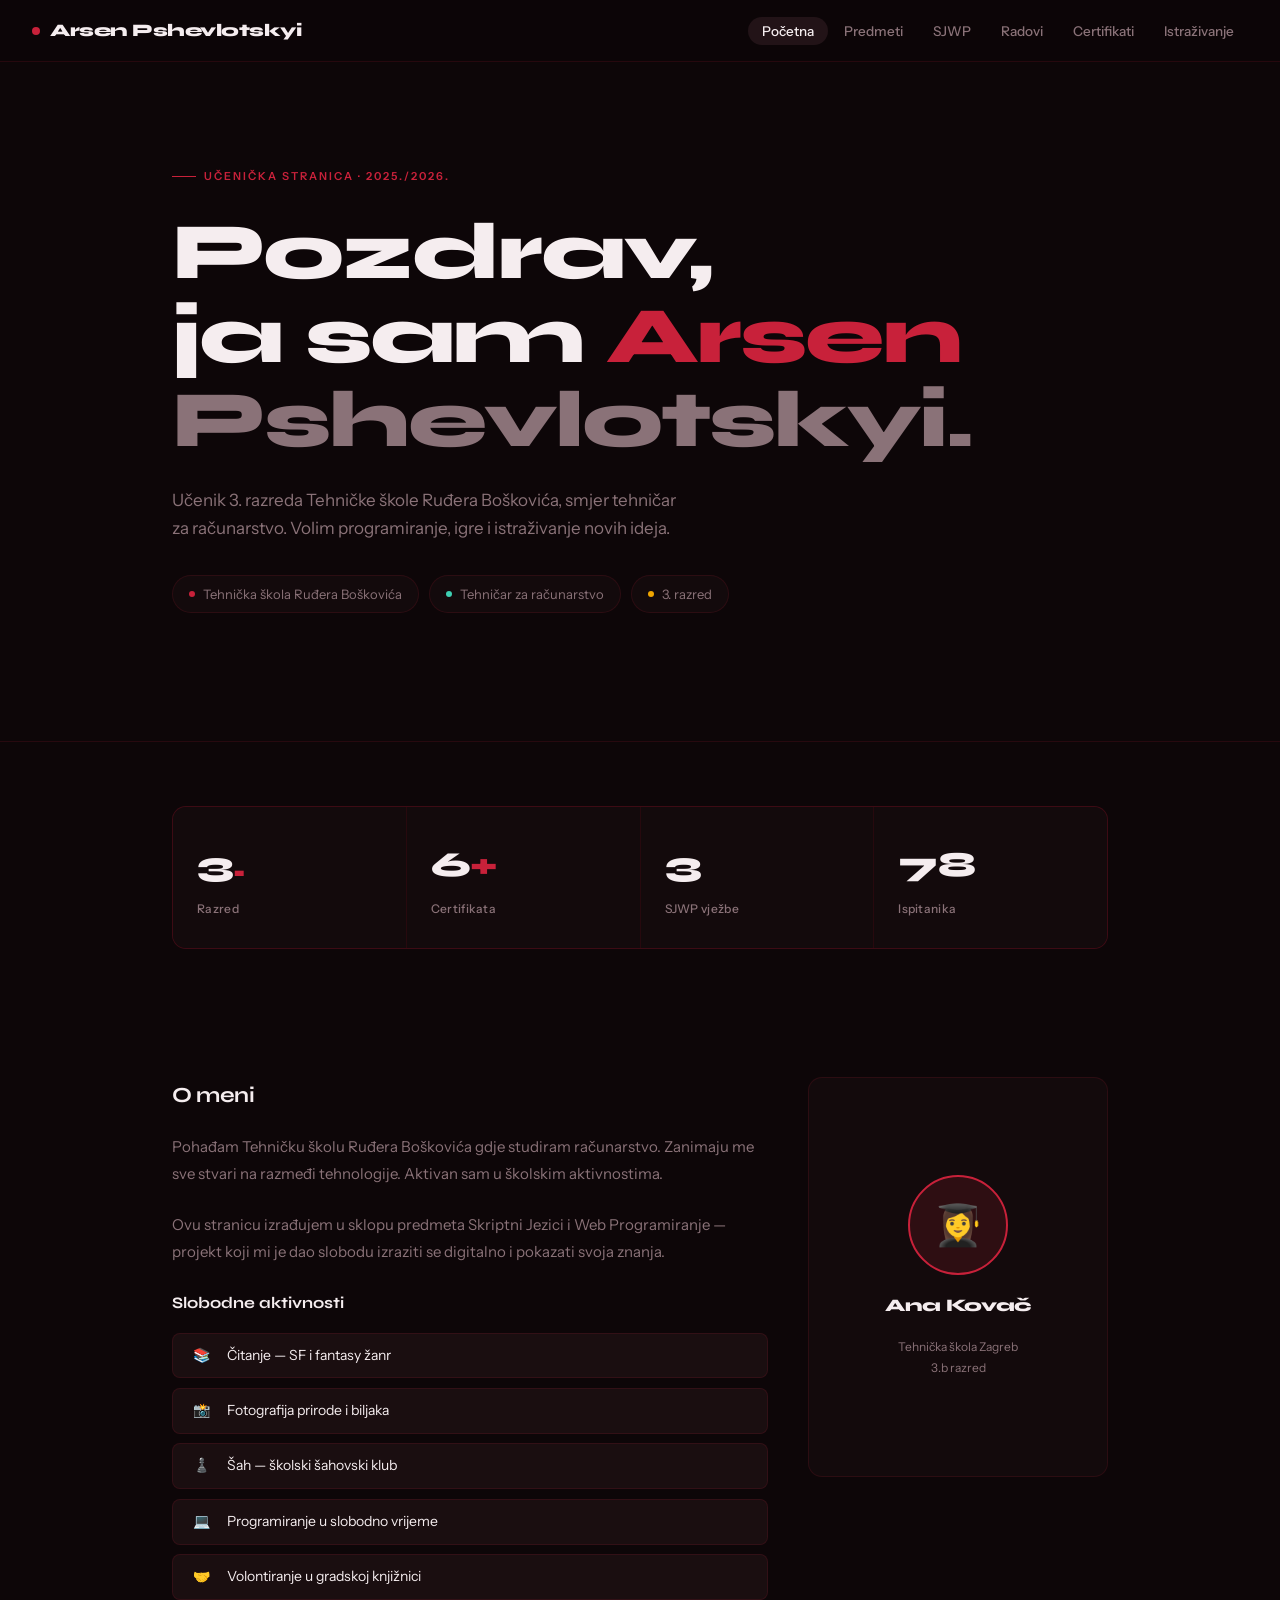
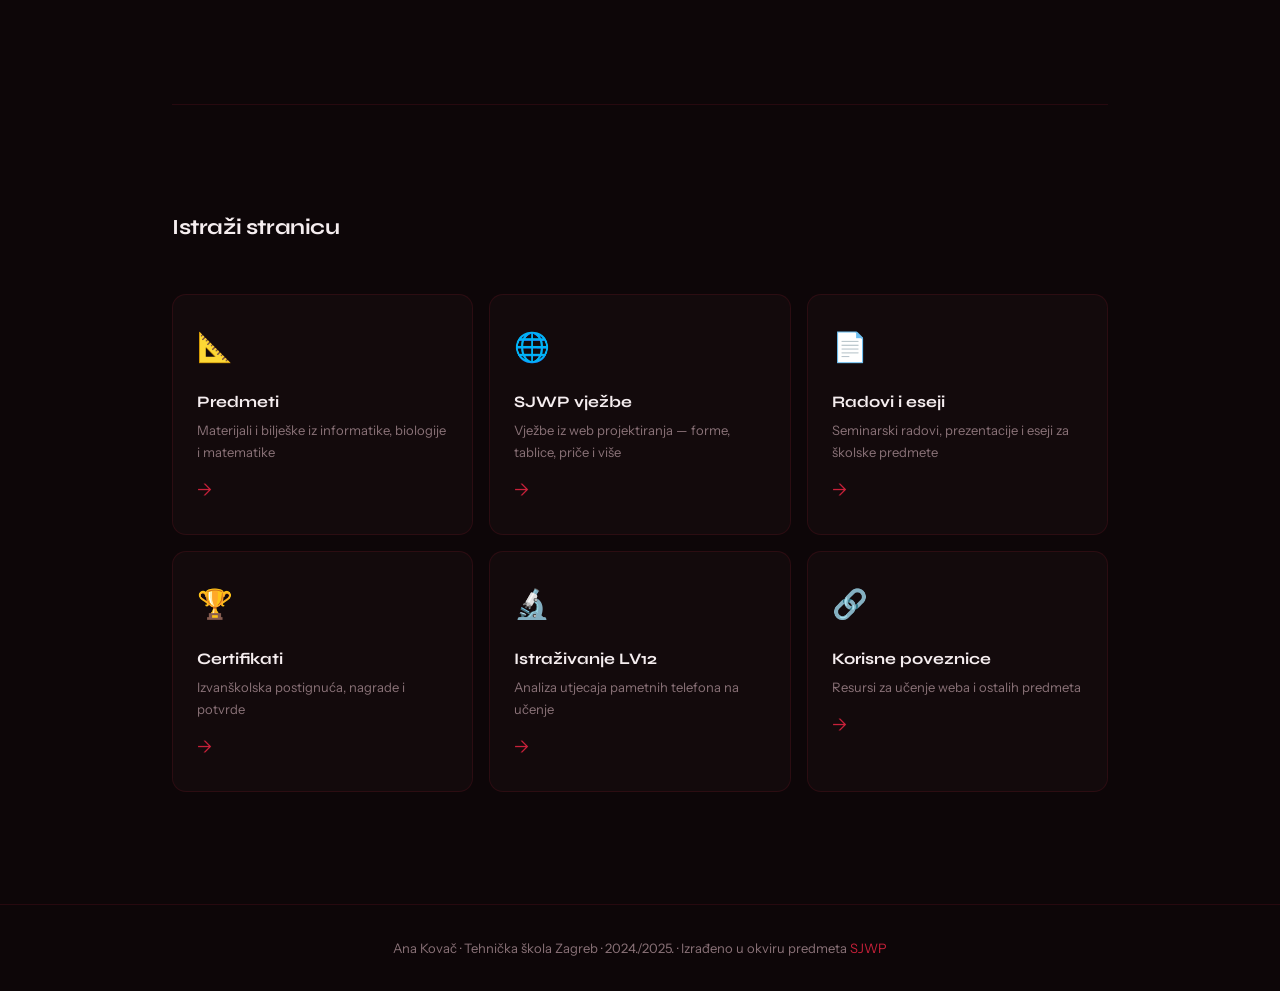
==== commit 28a5b93a: "Update student information in index.html" ====
--- a/index.html
+++ b/index.html
@@ -40,7 +40,7 @@
 </head>
 <body>
 <nav class="topnav">
-  <a class="nav-brand" href="index.html"><span class="nav-dot"></span>Ana Kovač</a>
+  <a class="nav-brand" href="index.html"><span class="nav-dot"></span>Arsen Pshevlotskyi</a>
   <ul class="nav-links">
     <li><a href="index.html" class="active">Početna</a></li>
     <li><a href="predmeti.html">Predmeti</a></li>
@@ -52,12 +52,12 @@
 </nav>
 <div class="hero">
   <div class="pw">
-    <div class="hero-eyebrow"><span class="eline"></span>Učenička stranica · 2024./2025.</div>
-    <h1>Pozdrav,<br>ja sam <span class="hl">Ana</span> <span class="dim">Kovač.</span></h1>
-    <p class="hero-sub">Učenica 3. razreda Tehničke škole Zagreb, smjer računarstvo i informatika. Volim programiranje, biologiju i istraživanje novih ideja.</p>
+    <div class="hero-eyebrow"><span class="eline"></span>Učenička stranica · 2025./2026.</div>
+    <h1>Pozdrav,<br>ja sam <span class="hl">Arsen</span> <span class="dim">Pshevlotskyi.</span></h1>
+    <p class="hero-sub">Učenik 3. razreda Tehničke škole Ruđera Boškovića, smjer tehničar za računarstvo. Volim programiranje, igre i istraživanje novih ideja.</p>
     <div class="hero-pills">
-      <span class="pill"><span class="pill-dot" style="background:var(--accent)"></span>Tehnička škola Zagreb</span>
-      <span class="pill"><span class="pill-dot" style="background:var(--accent3)"></span>Računarstvo i informatika</span>
+      <span class="pill"><span class="pill-dot" style="background:var(--accent)"></span>Tehnička škola Ruđera Boškovića</span>
+      <span class="pill"><span class="pill-dot" style="background:var(--accent3)"></span>Tehničar za računarstvo</span>
       <span class="pill"><span class="pill-dot" style="background:var(--accent2)"></span>3. razred</span>
     </div>
   </div>
@@ -73,8 +73,8 @@
     <div class="about-grid">
       <div>
         <h2 class="st">O meni</h2>
-        <p style="color:var(--muted);font-size:15px;margin-bottom:1.5rem;line-height:1.8">Pohađam Tehničku školu Zagreb gdje studiram računarstvo i informatiku. Zanimaju me sve stvari na razmeđi tehnologije i prirodnih znanosti — od programiranja do biologije. Aktivna sam u školskim aktivnostima i redovito sudjelujem na natjecanjima.</p>
-        <p style="color:var(--muted);font-size:15px;margin-bottom:1.5rem;line-height:1.8">Ovu stranicu izrađujem u sklopu predmeta Školska web stranica — projekt koji mi je dao slobodu izraziti se digitalno i naučiti web razvoj od temelja.</p>
+        <p style="color:var(--muted);font-size:15px;margin-bottom:1.5rem;line-height:1.8">Pohađam Tehničku školu Ruđera Boškovića gdje studiram računarstvo. Zanimaju me sve stvari na razmeđi tehnologije. Aktivan sam u školskim aktivnostima.</p>
+        <p style="color:var(--muted);font-size:15px;margin-bottom:1.5rem;line-height:1.8">Ovu stranicu izrađujem u sklopu predmeta Skriptni Jezici i Web Programiranje — projekt koji mi je dao slobodu izraziti se digitalno i pokazati svoja znanja.</p>
         <h3 style="font-family:'Syne',sans-serif;font-size:1rem;font-weight:700;margin-bottom:0.75rem">Slobodne aktivnosti</h3>
         <div class="hobby-list">
           <div class="hobby-item"><span class="hobby-ic">📚</span>Čitanje — SF i fantasy žanr</div>
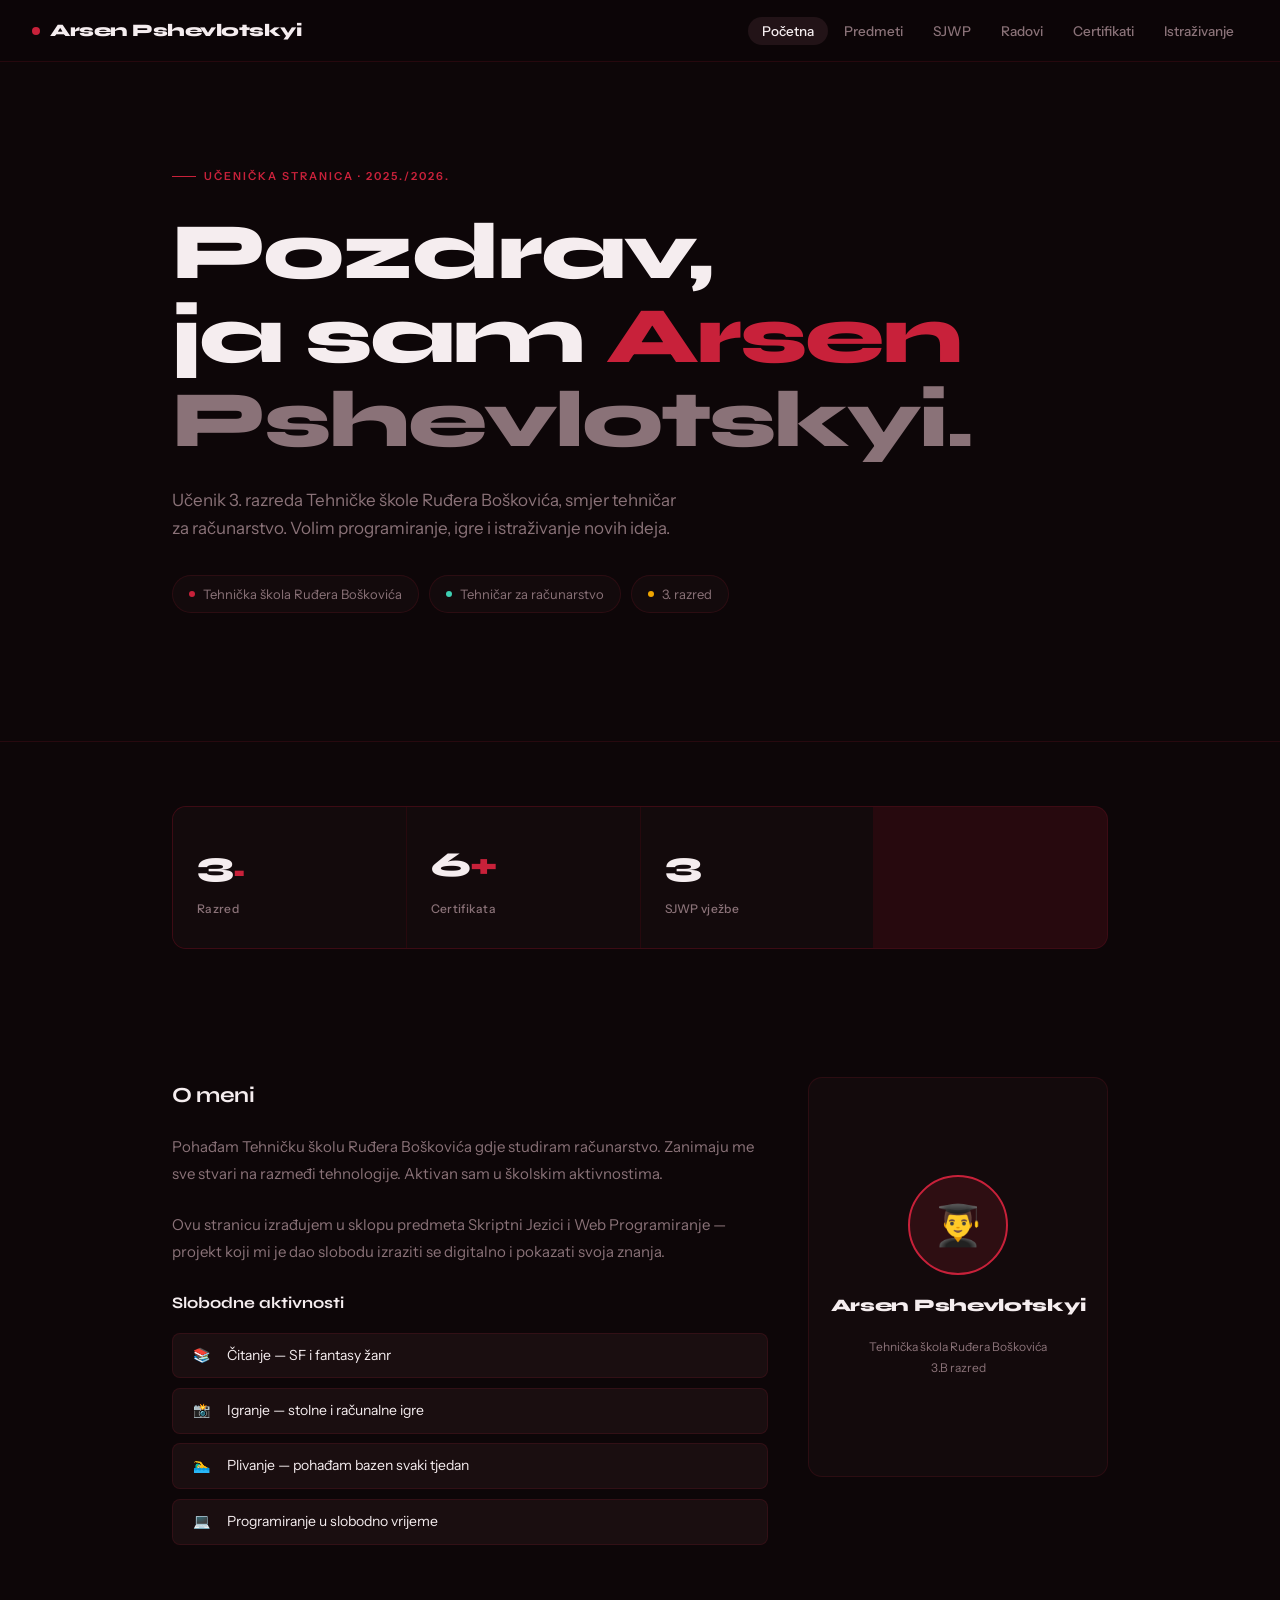
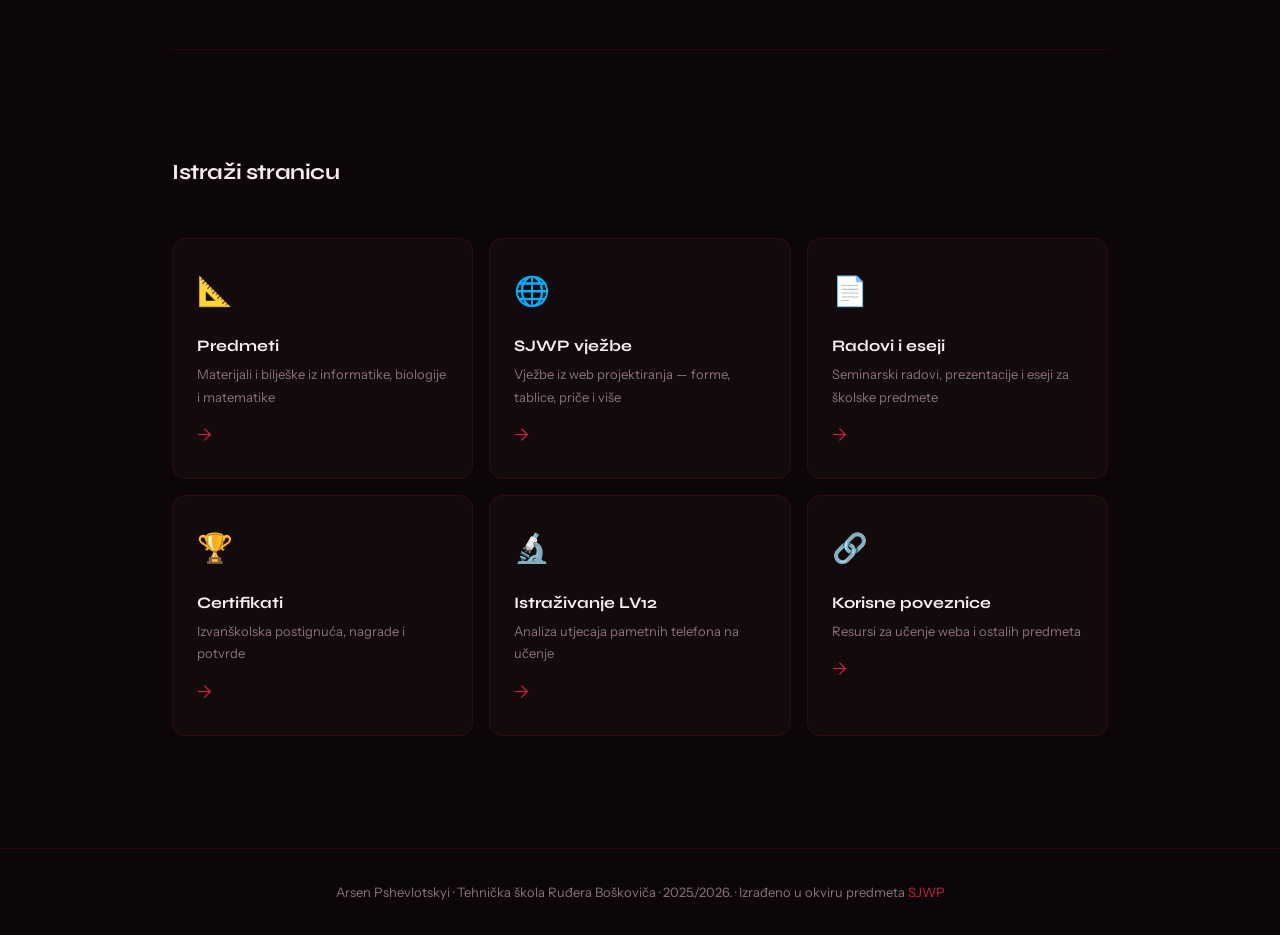
==== commit 7acb9d5f: "Update author information in index.html" ====
--- a/index.html
+++ b/index.html
@@ -2,8 +2,9 @@
 <html lang="hr">
 <head>
 <meta charset="UTF-8">
+<meta name="author" content="Arsen Pshevlotskyi">
 <meta name="viewport" content="width=device-width, initial-scale=1.0">
-<title>Ana Kovač — Početna</title>
+<title>Arsen Pshevlotskyi — Početna</title>
 <link rel="stylesheet" href="style.css">
 <style>
 .hero{padding:6rem 0 5rem;border-bottom:1px solid var(--border)}
@@ -67,7 +68,6 @@
     <div class="stat-cell"><div class="num">3<span>.</span></div><div class="lbl">Razred</div></div>
     <div class="stat-cell"><div class="num">6<span>+</span></div><div class="lbl">Certifikata</div></div>
     <div class="stat-cell"><div class="num">3</div><div class="lbl">SJWP vježbe</div></div>
-    <div class="stat-cell"><div class="num">78</div><div class="lbl">Ispitanika</div></div>
   </div>
   <section class="sec" id="o-meni">
     <div class="about-grid">
@@ -78,16 +78,15 @@
         <h3 style="font-family:'Syne',sans-serif;font-size:1rem;font-weight:700;margin-bottom:0.75rem">Slobodne aktivnosti</h3>
         <div class="hobby-list">
           <div class="hobby-item"><span class="hobby-ic">📚</span>Čitanje — SF i fantasy žanr</div>
-          <div class="hobby-item"><span class="hobby-ic">📸</span>Fotografija prirode i biljaka</div>
-          <div class="hobby-item"><span class="hobby-ic">♟️</span>Šah — školski šahovski klub</div>
+          <div class="hobby-item"><span class="hobby-ic">📸</span>Igranje — stolne i računalne igre</div>
+          <div class="hobby-item"><span class="hobby-ic">🏊‍♂️</span>Plivanje — pohađam bazen svaki tjedan</div>
           <div class="hobby-item"><span class="hobby-ic">💻</span>Programiranje u slobodno vrijeme</div>
-          <div class="hobby-item"><span class="hobby-ic">🤝</span>Volontiranje u gradskoj knjižnici</div>
         </div>
       </div>
       <div class="about-photo">
-        <div class="avatar-ring">👩‍🎓</div>
-        <div class="about-name">Ana Kovač</div>
-        <div class="about-meta">Tehnička škola Zagreb<br>3.b razred</div>
+        <div class="avatar-ring">👨‍🎓</div>
+        <div class="about-name">Arsen Pshevlotskyi</div>
+        <div class="about-meta">Tehnička škola Ruđera Boškovića<br>3.B razred</div>
       </div>
     </div>
   </section>
@@ -104,6 +103,6 @@
     </div>
   </section>
 </div>
-<footer><p>Ana Kovač · Tehnička škola Zagreb · 2024./2025. · Izrađeno u okviru predmeta <a href="sjwp.html">SJWP</a></p></footer>
+<footer><p>Arsen Pshevlotskyi · Tehnička škola Ruđera Boškoviča · 2025./2026. · Izrađeno u okviru predmeta <a href="sjwp.html">SJWP</a></p></footer>
 </body>
 </html>
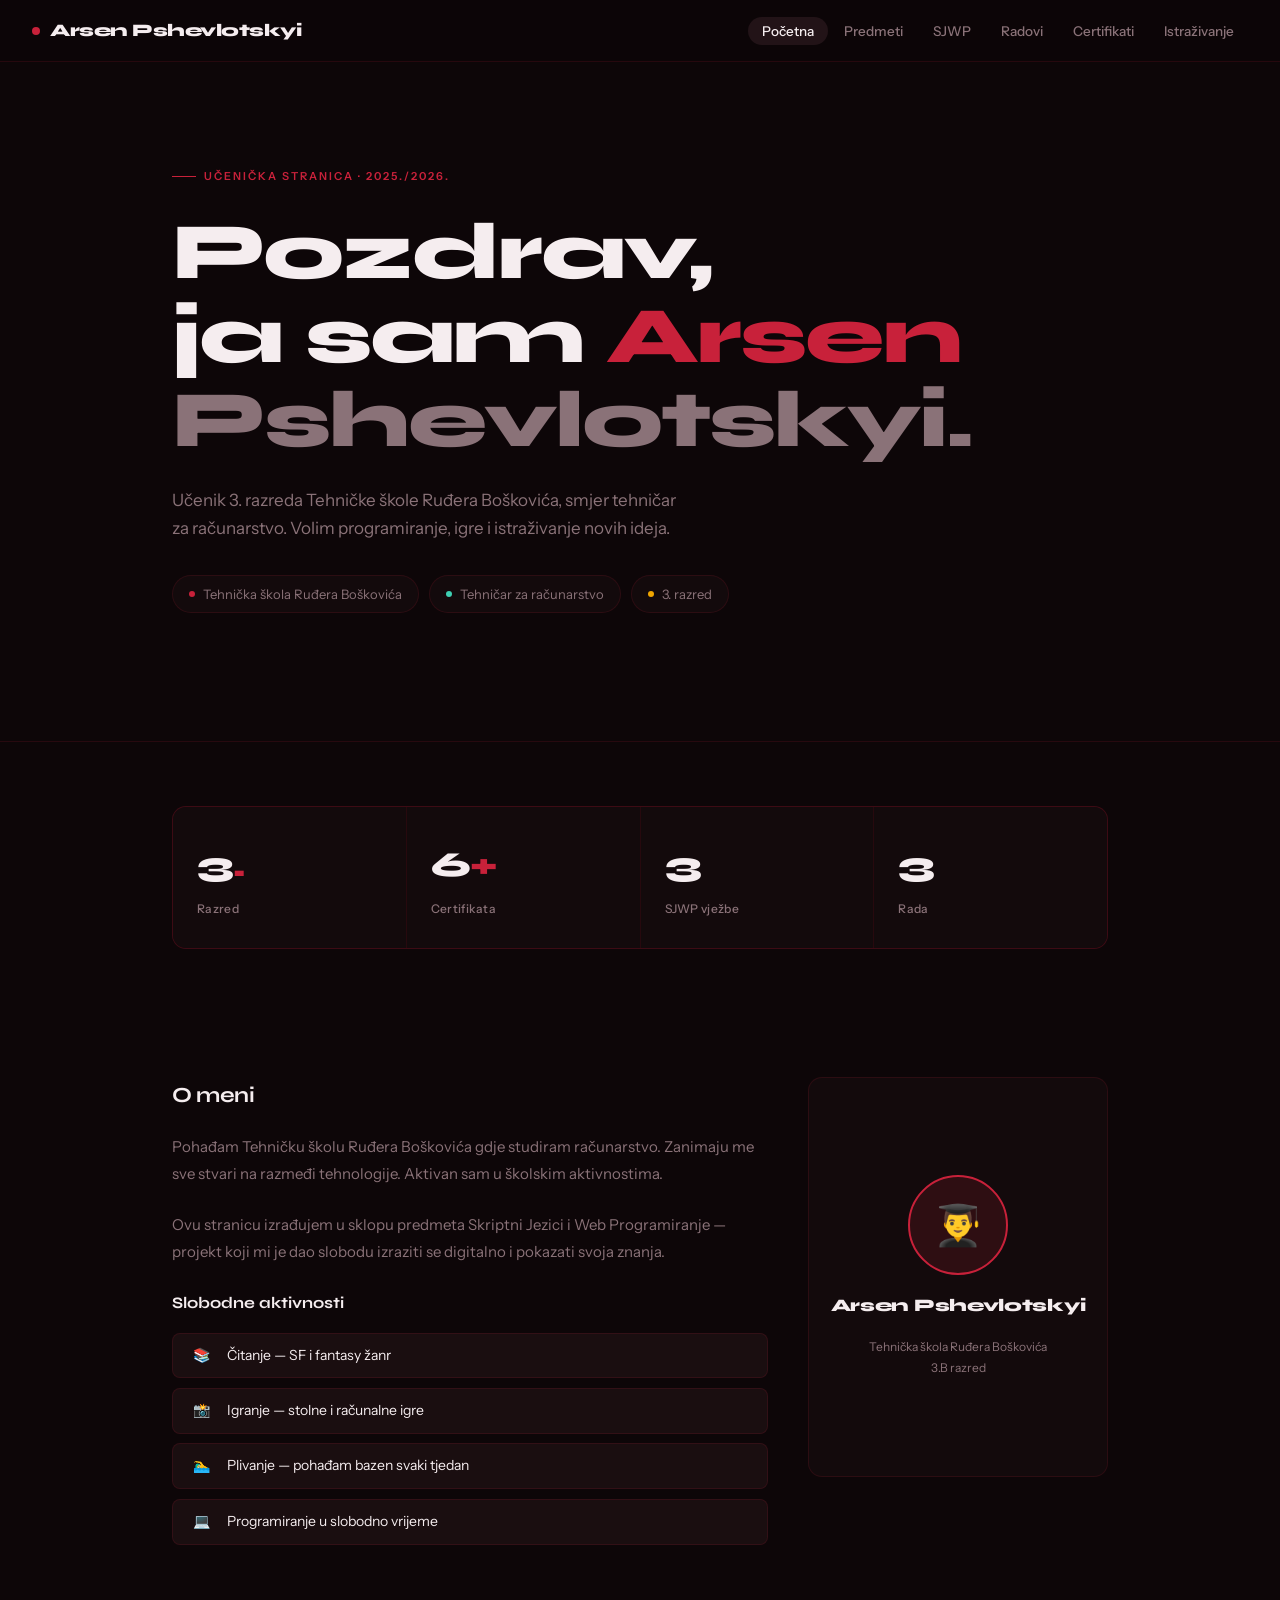
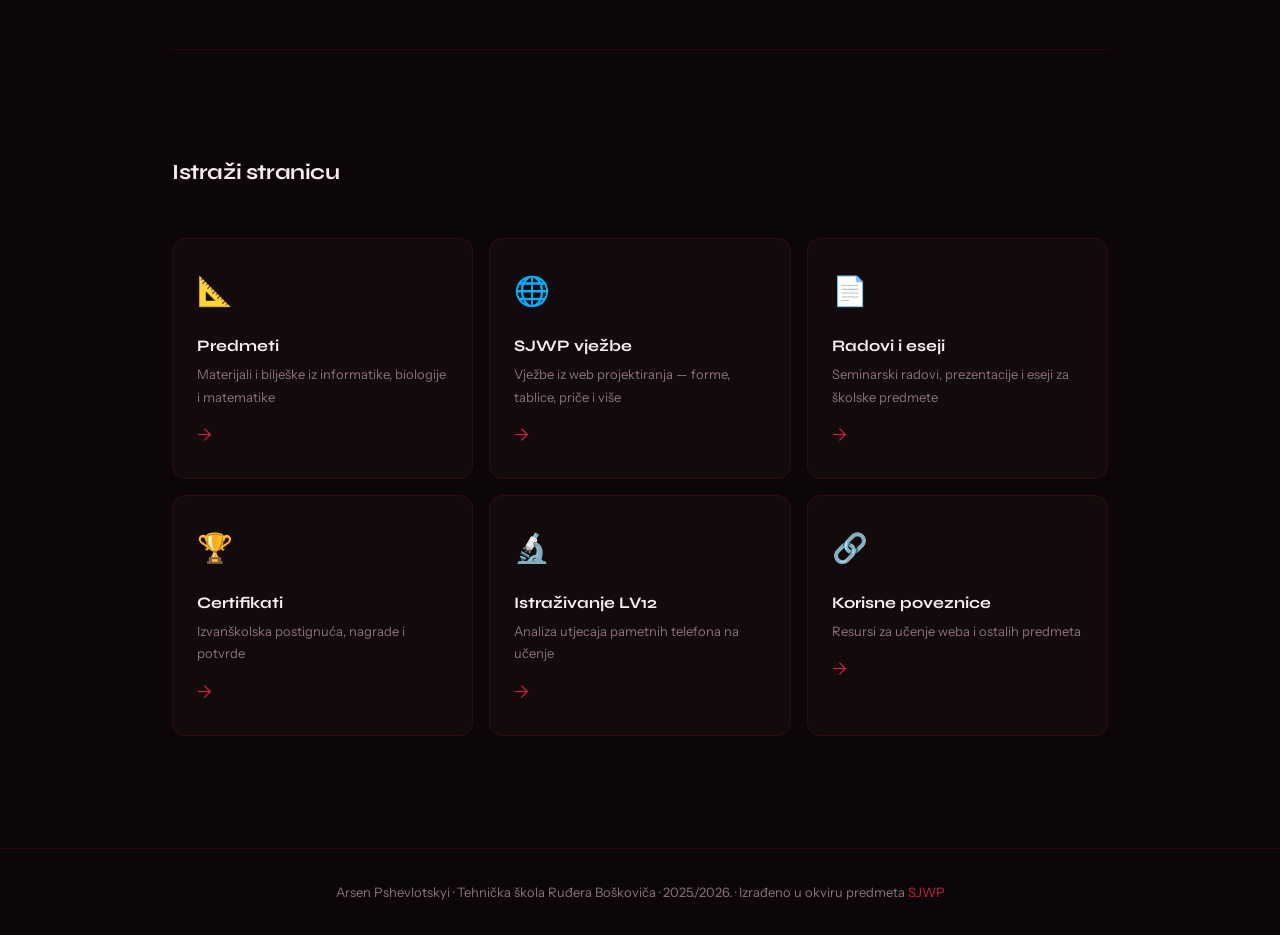
==== commit 3cd4b02e: "Update index.html" ====
--- a/index.html
+++ b/index.html
@@ -68,6 +68,7 @@
     <div class="stat-cell"><div class="num">3<span>.</span></div><div class="lbl">Razred</div></div>
     <div class="stat-cell"><div class="num">6<span>+</span></div><div class="lbl">Certifikata</div></div>
     <div class="stat-cell"><div class="num">3</div><div class="lbl">SJWP vježbe</div></div>
+    <div class="stat-cell"><div class="num">3</div><div class="lbl">Rada</div></div>
   </div>
   <section class="sec" id="o-meni">
     <div class="about-grid">
